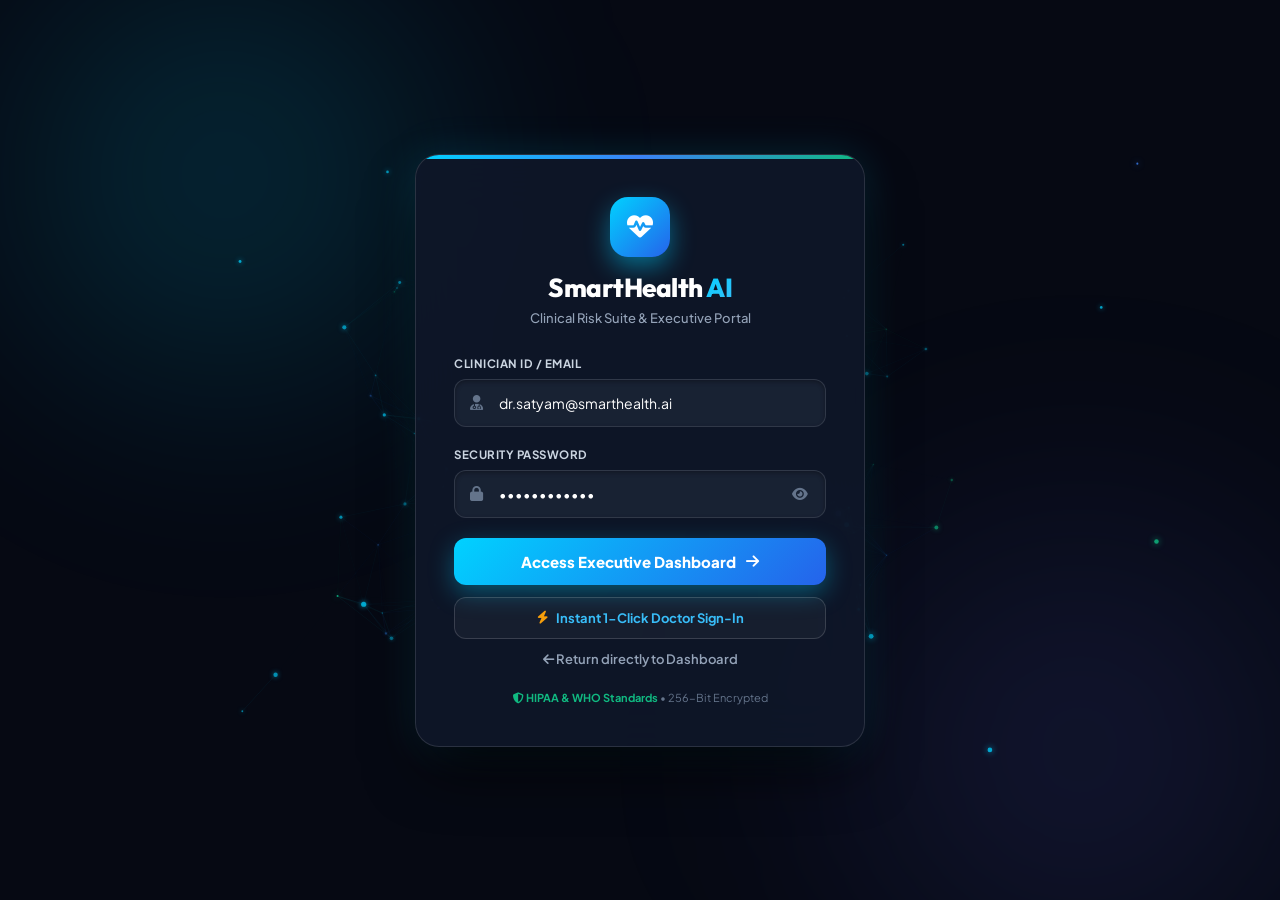
==== login.html @ e1936b19 "feat: add clinical portal login to dashboard and standalone login.html" ====
<!DOCTYPE html>
<html lang="en">
<head>
    <meta charset="UTF-8">
    <meta name="viewport" content="width=device-width, initial-scale=1.0">
    <title>Clinical Portal Login | SmartHealth AI</title>
    <link rel="preconnect" href="https://fonts.googleapis.com">
    <link rel="preconnect" href="https://fonts.gstatic.com" crossorigin>
    <link href="https://fonts.googleapis.com/css2?family=Plus+Jakarta+Sans:wght@300;400;500;600;700;800&family=Outfit:wght@500;600;700;800&display=swap" rel="stylesheet">
    <link rel="stylesheet" href="https://cdnjs.cloudflare.com/ajax/libs/font-awesome/6.4.0/css/all.min.css">
    <style>
        :root {
            --primary: #2563eb;
            --primary-dark: #1d4ed8;
            --accent-cyan: #00d2ff;
            --accent-emerald: #10b981;
            --bg-deep: #060913;
            --card-bg: rgba(15, 23, 42, 0.88);
            --card-border: rgba(255, 255, 255, 0.12);
        }

        * {
            margin: 0;
            padding: 0;
            box-sizing: border-box;
        }

        body {
            font-family: 'Plus Jakarta Sans', sans-serif;
            background-color: var(--bg-deep);
            color: #f8fafc;
            min-height: 100vh;
            display: flex;
            align-items: center;
            justify-content: center;
            padding: 24px;
            position: relative;
            overflow: hidden;
        }

        /* 3D WEBGL / CANVAS BACKGROUND */
        #bg3dCanvas {
            position: fixed;
            top: 0;
            left: 0;
            width: 100vw;
            height: 100vh;
            z-index: 1;
            pointer-events: none;
        }

        /* Ambient Glowing Color Glows */
        .ambient-glow-1 {
            position: fixed;
            width: 650px;
            height: 650px;
            border-radius: 50%;
            background: radial-gradient(circle, rgba(0, 210, 255, 0.18), transparent 70%);
            top: -150px;
            left: -100px;
            filter: blur(90px);
            pointer-events: none;
            z-index: 0;
            animation: pulseGlow 14s ease-in-out infinite alternate;
        }

        .ambient-glow-2 {
            position: fixed;
            width: 700px;
            height: 700px;
            border-radius: 50%;
            background: radial-gradient(circle, rgba(99, 102, 241, 0.16), transparent 70%);
            bottom: -200px;
            right: -150px;
            filter: blur(100px);
            pointer-events: none;
            z-index: 0;
            animation: pulseGlow 18s ease-in-out infinite alternate-reverse;
        }

        @keyframes pulseGlow {
            0% { transform: scale(1) translate(0, 0); opacity: 0.7; }
            100% { transform: scale(1.15) translate(40px, 30px); opacity: 1; }
        }

        /* Centered Clean & Stable Login Card */
        .login-card-wrapper {
            position: relative;
            z-index: 10;
            width: 100%;
            max-width: 450px;
        }

        .login-card {
            background: var(--card-bg);
            backdrop-filter: blur(28px);
            -webkit-backdrop-filter: blur(28px);
            border: 1px solid var(--card-border);
            border-radius: 24px;
            padding: 42px 38px;
            box-shadow: 0 30px 60px -12px rgba(0, 0, 0, 0.8), 0 0 40px rgba(0, 210, 255, 0.15);
            position: relative;
            overflow: hidden;
            transition: border-color 0.3s, box-shadow 0.3s;
        }

        .login-card:hover {
            border-color: rgba(0, 210, 255, 0.35);
            box-shadow: 0 35px 70px -10px rgba(0, 0, 0, 0.9), 0 0 50px rgba(0, 210, 255, 0.25);
        }

        .login-card::before {
            content: '';
            position: absolute;
            top: 0;
            left: 0;
            right: 0;
            height: 4px;
            background: linear-gradient(90deg, #00d2ff, #3b82f6, #10b981);
        }

        /* Brand Header */
        .login-header {
            text-align: center;
            margin-bottom: 30px;
        }

        .logo-badge-icon {
            width: 60px;
            height: 60px;
            margin: 0 auto 14px;
            border-radius: 18px;
            background: linear-gradient(135deg, #00d2ff 0%, #2563eb 100%);
            display: flex;
            align-items: center;
            justify-content: center;
            color: #ffffff;
            font-size: 26px;
            box-shadow: 0 10px 25px rgba(0, 210, 255, 0.45);
        }

        .login-header h1 {
            font-family: 'Outfit', sans-serif;
            font-size: 26px;
            font-weight: 800;
            color: #ffffff;
            letter-spacing: -0.5px;
            margin-bottom: 6px;
        }

        .login-header h1 span {
            background: linear-gradient(135deg, #00d2ff 0%, #38bdf8 100%);
            -webkit-background-clip: text;
            -webkit-text-fill-color: transparent;
        }

        .login-header p {
            font-size: 13px;
            color: #94a3b8;
            font-weight: 500;
        }

        /* Form Inputs */
        .form-group {
            margin-bottom: 20px;
        }

        .form-label {
            display: block;
            font-size: 11.5px;
            font-weight: 700;
            color: #cbd5e1;
            margin-bottom: 8px;
            text-transform: uppercase;
            letter-spacing: 0.5px;
        }

        .input-wrapper {
            position: relative;
            display: flex;
            align-items: center;
        }

        .input-icon {
            position: absolute;
            left: 16px;
            color: #64748b;
            font-size: 15px;
            pointer-events: none;
            transition: color 0.2s;
        }

        .styled-input {
            width: 100%;
            background: rgba(30, 41, 59, 0.7);
            border: 1px solid rgba(255, 255, 255, 0.1);
            color: #ffffff;
            padding: 14px 16px 14px 44px;
            border-radius: 12px;
            font-size: 14px;
            font-family: inherit;
            outline: none;
            transition: all 0.25s;
            box-shadow: inset 0 2px 4px rgba(0, 0, 0, 0.3);
        }

        .styled-input:focus {
            background: rgba(30, 41, 59, 0.95);
            border-color: #00d2ff;
            box-shadow: 0 0 0 3px rgba(0, 210, 255, 0.25), inset 0 2px 4px rgba(0, 0, 0, 0.3);
        }

        .styled-input:focus + .input-icon,
        .input-wrapper:focus-within .input-icon {
            color: #00d2ff;
        }

        .toggle-password-btn {
            position: absolute;
            right: 14px;
            background: none;
            border: none;
            color: #64748b;
            cursor: pointer;
            font-size: 14px;
            padding: 4px;
        }

        .toggle-password-btn:hover {
            color: #cbd5e1;
        }

        /* Buttons */
        .btn-submit {
            width: 100%;
            background: linear-gradient(135deg, #00d2ff 0%, #2563eb 100%);
            border: none;
            color: #ffffff;
            font-family: inherit;
            font-size: 15px;
            font-weight: 800;
            padding: 14px 24px;
            border-radius: 12px;
            cursor: pointer;
            display: flex;
            align-items: center;
            justify-content: center;
            gap: 10px;
            box-shadow: 0 8px 25px rgba(0, 210, 255, 0.35);
            transition: all 0.25s;
            margin-top: 8px;
            margin-bottom: 12px;
        }

        .btn-submit:hover {
            transform: translateY(-2px);
            box-shadow: 0 12px 32px rgba(0, 210, 255, 0.55);
        }

        .btn-demo {
            width: 100%;
            background: rgba(255, 255, 255, 0.04);
            border: 1px solid rgba(255, 255, 255, 0.15);
            color: #38bdf8;
            font-family: inherit;
            font-size: 13px;
            font-weight: 700;
            padding: 12px 20px;
            border-radius: 12px;
            cursor: pointer;
            display: flex;
            align-items: center;
            justify-content: center;
            gap: 8px;
            transition: all 0.2s;
            margin-bottom: 12px;
        }

        .btn-demo:hover {
            background: rgba(56, 189, 248, 0.12);
            border-color: #38bdf8;
            color: #ffffff;
        }

        .btn-back {
            display: block;
            text-align: center;
            color: #94a3b8;
            text-decoration: none;
            font-size: 13px;
            font-weight: 600;
            transition: color 0.2s;
        }

        .btn-back:hover {
            color: #ffffff;
        }

        .footer-compliance {
            text-align: center;
            margin-top: 24px;
            font-size: 11px;
            color: #64748b;
        }

        .footer-compliance span {
            color: #10b981;
            font-weight: 700;
        }
    </style>
</head>
<body>
    <!-- 3D ANIMATED BACKGROUND CANVAS -->
    <canvas id="bg3dCanvas"></canvas>
    <div class="ambient-glow-1"></div>
    <div class="ambient-glow-2"></div>

    <!-- CLEAN & ACCESSIBLE LOGIN CARD -->
    <div class="login-card-wrapper">
        <div class="login-card">
            
            <!-- Header -->
            <div class="login-header">
                <div class="logo-badge-icon">
                    <i class="fa-solid fa-heart-pulse"></i>
                </div>
                <h1>SmartHealth <span>AI</span></h1>
                <p>Clinical Risk Suite &amp; Executive Portal</p>
            </div>

            <!-- Form -->
            <form id="loginForm" onsubmit="handleLoginSubmit(event)">
                <div class="form-group">
                    <label class="form-label" for="email">Clinician ID / Email</label>
                    <div class="input-wrapper">
                        <i class="fa-solid fa-user-doctor input-icon"></i>
                        <input type="text" id="email" name="username" class="styled-input" placeholder="doctor@smarthealth.ai" value="dr.satyam@smarthealth.ai" required autocomplete="username">
                    </div>
                </div>

                <div class="form-group">
                    <label class="form-label" for="password">Security Password</label>
                    <div class="input-wrapper">
                        <i class="fa-solid fa-lock input-icon"></i>
                        <input type="password" id="password" name="password" class="styled-input" placeholder="••••••••••••" value="clinical2026" required autocomplete="current-password">
                        <button type="button" class="toggle-password-btn" onclick="togglePasswordVisibility()">
                            <i class="fa-solid fa-eye" id="eyeIcon"></i>
                        </button>
                    </div>
                </div>

                <button type="submit" class="btn-submit">
                    <span>Access Executive Dashboard</span>
                    <i class="fa-solid fa-arrow-right"></i>
                </button>

                <button type="button" class="btn-demo" onclick="autoSignInDoctor()">
                    <i class="fa-solid fa-bolt text-warning" style="color:#f59e0b;"></i>
                    <span>Instant 1-Click Doctor Sign-In</span>
                </button>

                <a href="index.html" class="btn-back">
                    <i class="fa-solid fa-arrow-left"></i> Return directly to Dashboard
                </a>
            </form>

            <div class="footer-compliance">
                <span><i class="fa-solid fa-shield-halved"></i> HIPAA &amp; WHO Standards</span> &bull; 256-Bit Encrypted
            </div>
        </div>
    </div>

    <!-- 3D MEDICAL PARTICLE & WAVE ANIMATION SCRIPT -->
    <script>
        const canvas = document.getElementById('bg3dCanvas');
        const ctx = canvas.getContext('2d');

        let width = canvas.width = window.innerWidth;
        let height = canvas.height = window.innerHeight;

        window.addEventListener('resize', () => {
            width = canvas.width = window.innerWidth;
            height = canvas.height = window.innerHeight;
            initParticles();
        });

        // Mouse 3D Camera Rotation
        let mouseX = 0;
        let mouseY = 0;
        let targetRotX = 0;
        let targetRotY = 0;
        let rotX = 0;
        let rotY = 0;

        window.addEventListener('mousemove', (e) => {
            mouseX = (e.clientX - width / 2) / (width / 2);
            mouseY = (e.clientY - height / 2) / (height / 2);
            targetRotY = mouseX * 0.45;
            targetRotX = -mouseY * 0.45;
        });

        // 3D Particles Matrix
        const PARTICLE_COUNT = 140;
        const particles = [];
        const fov = 450;

        class Particle3D {
            constructor() {
                this.reset();
            }

            reset() {
                this.x = (Math.random() - 0.5) * 1400;
                this.y = (Math.random() - 0.5) * 900;
                this.z = Math.random() * 1000 - 200;
                this.vx = (Math.random() - 0.5) * 0.6;
                this.vy = (Math.random() - 0.5) * 0.6;
                this.vz = (Math.random() - 0.5) * 0.8;
                this.radius = Math.random() * 2.5 + 1.2;
                this.colorType = Math.random() > 0.4 ? '#00d2ff' : Math.random() > 0.5 ? '#3b82f6' : '#10b981';
            }

            update() {
                this.x += this.vx;
                this.y += this.vy;
                this.z += this.vz;

                if (this.x > 700) this.x = -700;
                if (this.x < -700) this.x = 700;
                if (this.y > 450) this.y = -450;
                if (this.y < -450) this.y = 450;
                if (this.z > 800) this.z = -200;
                if (this.z < -200) this.z = 800;
            }
        }

        function initParticles() {
            particles.length = 0;
            for (let i = 0; i < PARTICLE_COUNT; i++) {
                particles.push(new Particle3D());
            }
        }
        initParticles();

        let waveAngle = 0;

        function render3D() {
            ctx.clearRect(0, 0, width, height);

            rotX += (targetRotX - rotX) * 0.05;
            rotY += (targetRotY - rotY) * 0.05;
            waveAngle += 0.02;

            const cosY = Math.cos(rotY);
            const sinY = Math.sin(rotY);
            const cosX = Math.cos(rotX);
            const sinX = Math.sin(rotX);

            const projected = [];

            for (let i = 0; i < particles.length; i++) {
                const p = particles[i];
                p.update();

                let x1 = p.x * cosY - p.z * sinY;
                let z1 = p.z * cosY + p.x * sinY;
                let y1 = p.y * cosX - z1 * sinX;
                let z2 = z1 * cosX + p.y * sinX;

                const scale = fov / (fov + z2 + 300);
                if (scale > 0) {
                    const x2d = x1 * scale + width / 2;
                    const y2d = y1 * scale + height / 2;
                    const r2d = p.radius * scale;

                    projected.push({ x: x2d, y: y2d, z: z2, scale, color: p.colorType, r: r2d });

                    ctx.beginPath();
                    ctx.arc(x2d, y2d, Math.max(r2d, 0.8), 0, Math.PI * 2);
                    ctx.fillStyle = p.colorType;
                    ctx.shadowColor = p.colorType;
                    ctx.shadowBlur = 8 * scale;
                    ctx.globalAlpha = Math.min(Math.max((scale - 0.2) * 1.4, 0.1), 0.9);
                    ctx.fill();
                    ctx.shadowBlur = 0;
                }
            }

            ctx.lineWidth = 0.6;
            for (let i = 0; i < projected.length; i++) {
                for (let j = i + 1; j < projected.length; j++) {
                    const p1 = projected[i];
                    const p2 = projected[j];
                    const dx = p1.x - p2.x;
                    const dy = p1.y - p2.y;
                    const dist = Math.sqrt(dx * dx + dy * dy);

                    if (dist < 110) {
                        ctx.beginPath();
                        ctx.moveTo(p1.x, p1.y);
                        ctx.lineTo(p2.x, p2.y);
                        const alpha = (1 - dist / 110) * 0.25 * Math.min(p1.scale, p2.scale);
                        ctx.strokeStyle = p1.color;
                        ctx.globalAlpha = Math.max(alpha, 0);
                        ctx.stroke();
                    }
                }
            }

            requestAnimationFrame(render3D);
        }

        render3D();

        function togglePasswordVisibility() {
            const passInput = document.getElementById('password');
            const eyeIcon = document.getElementById('eyeIcon');
            if (passInput.type === 'password') {
                passInput.type = 'text';
                eyeIcon.className = 'fa-solid fa-eye-slash';
            } else {
                passInput.type = 'password';
                eyeIcon.className = 'fa-solid fa-eye';
            }
        }

        function handleLoginSubmit(e) {
            e.preventDefault();
            const email = document.getElementById('email').value;
            localStorage.setItem('smarthealth_authenticated', 'true');
            localStorage.setItem('smarthealth_user', JSON.stringify({
                name: "Satyam K. Singh",
                role: "Chief Administrator",
                email: email
            }));
            window.location.href = 'index.html';
        }

        function autoSignInDoctor() {
            document.getElementById('email').value = 'dr.satyam@smarthealth.ai';
            document.getElementById('password').value = 'clinical2026';
            localStorage.setItem('smarthealth_authenticated', 'true');
            localStorage.setItem('smarthealth_user', JSON.stringify({
                name: "Satyam K. Singh",
                role: "Chief Administrator",
                email: "dr.satyam@smarthealth.ai"
            }));
            window.location.href = 'index.html';
        }
    </script>
</body>
</html>
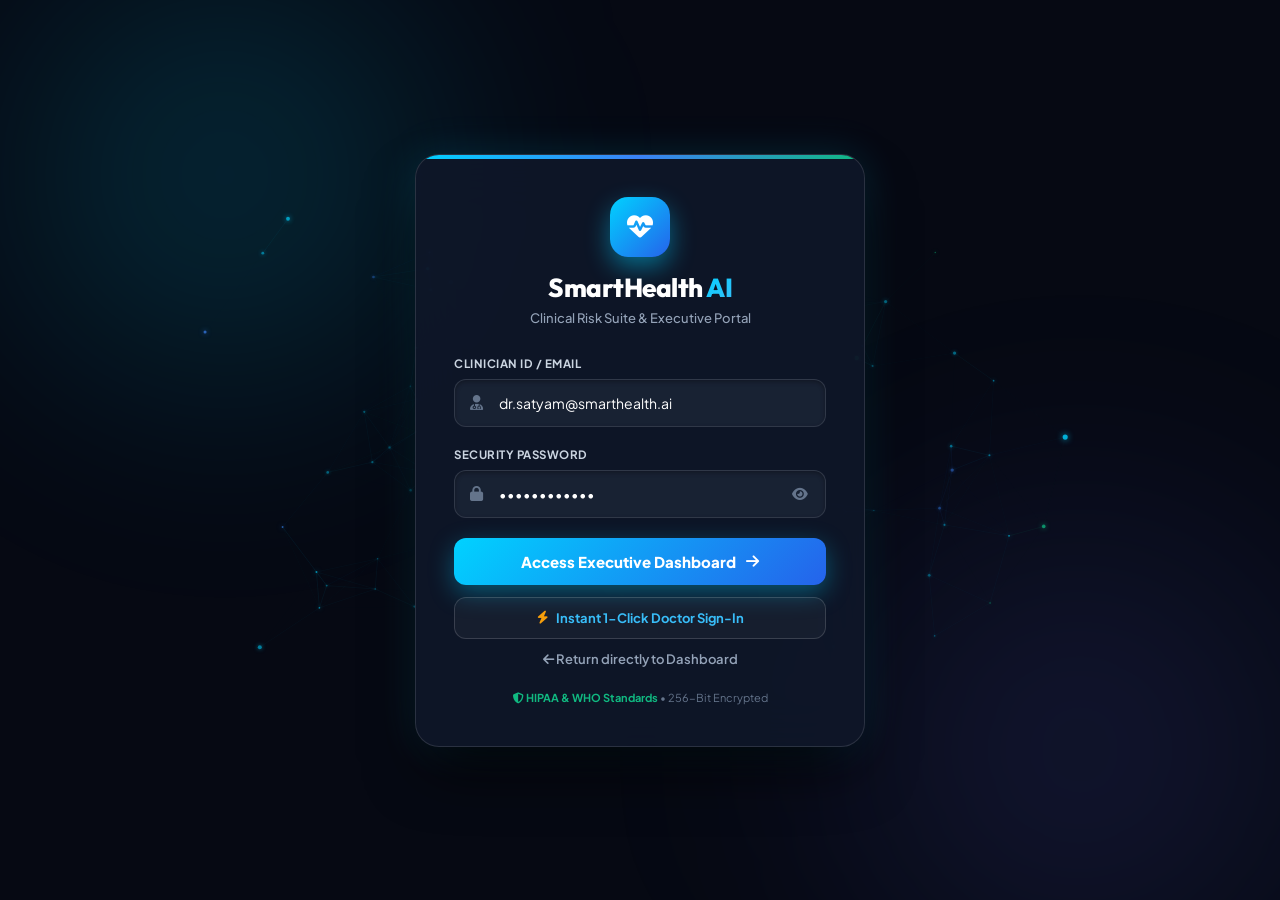
==== commit 1c6bff87: "style: add standard background-clip property for cross-browser compatibility" ====
--- a/login.html
+++ b/login.html
@@ -151,6 +151,7 @@
         .login-header h1 span {
             background: linear-gradient(135deg, #00d2ff 0%, #38bdf8 100%);
             -webkit-background-clip: text;
+            background-clip: text;
             -webkit-text-fill-color: transparent;
         }
 
